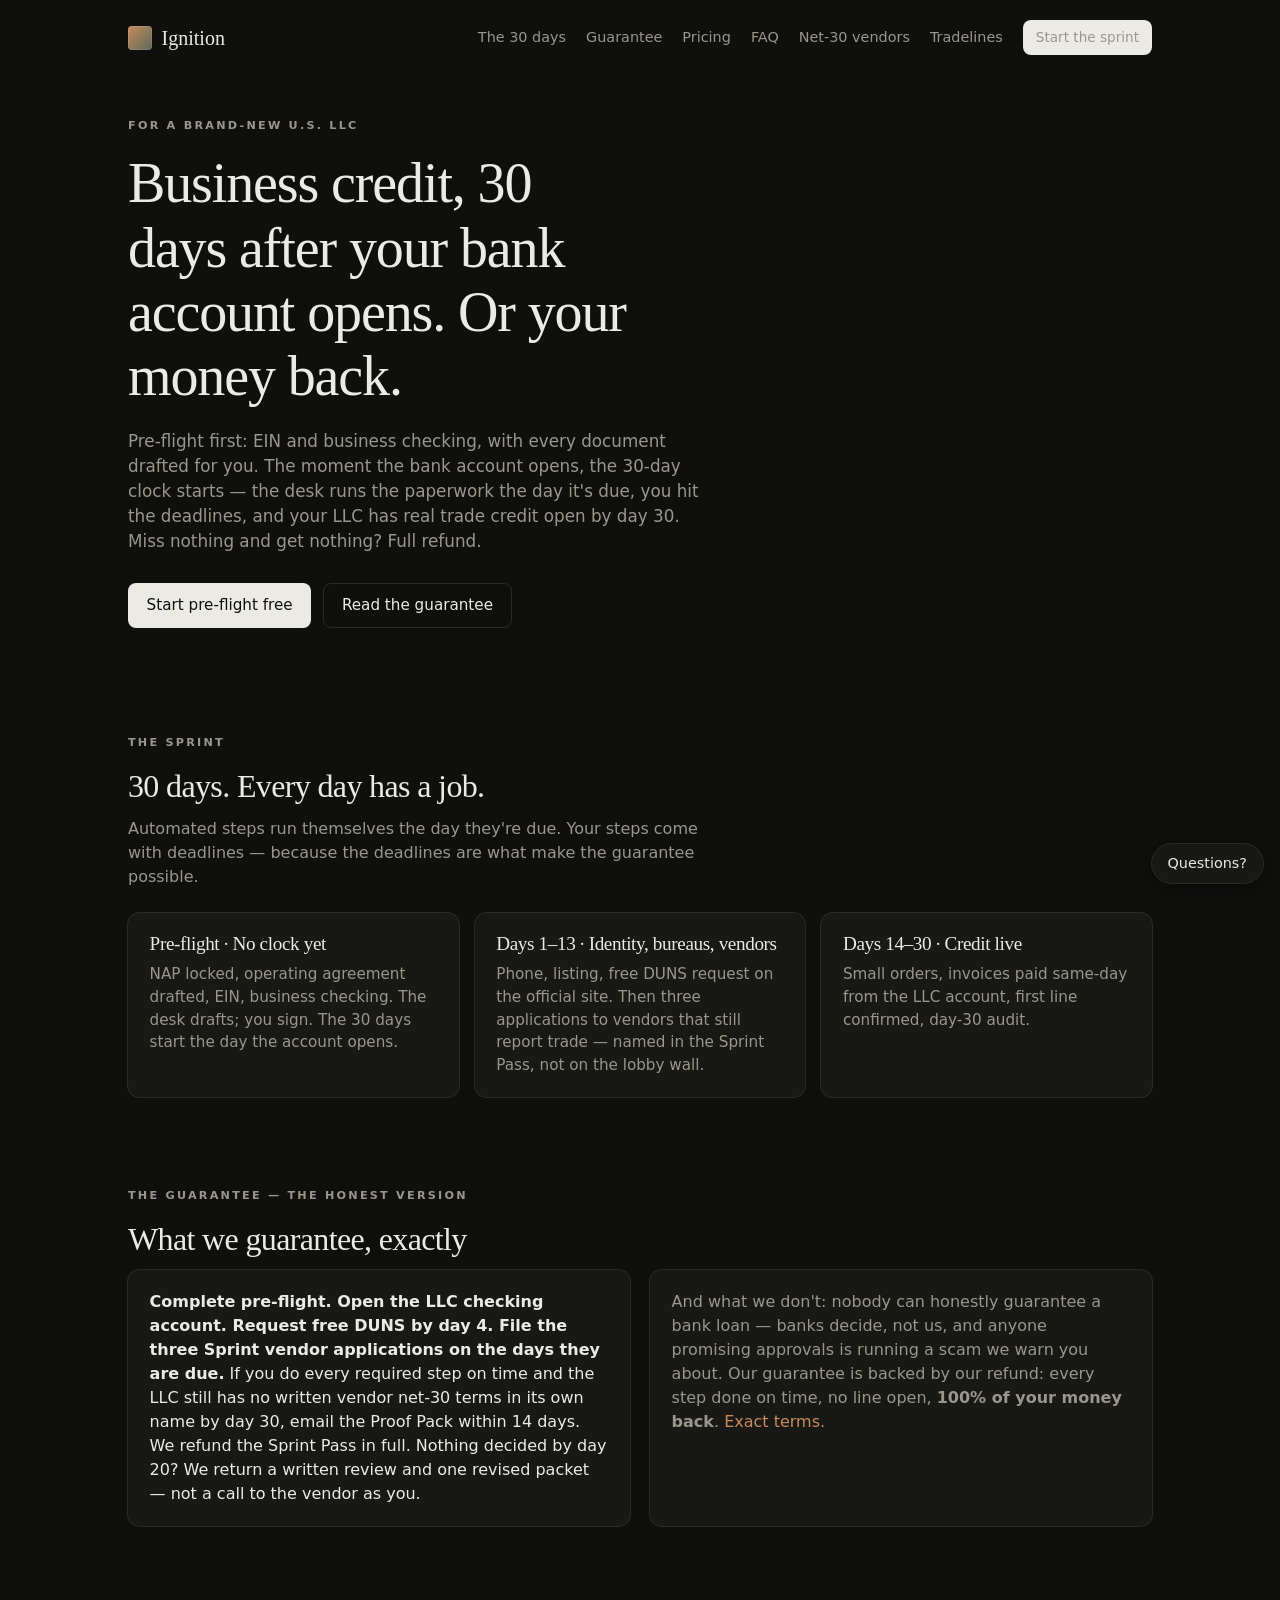
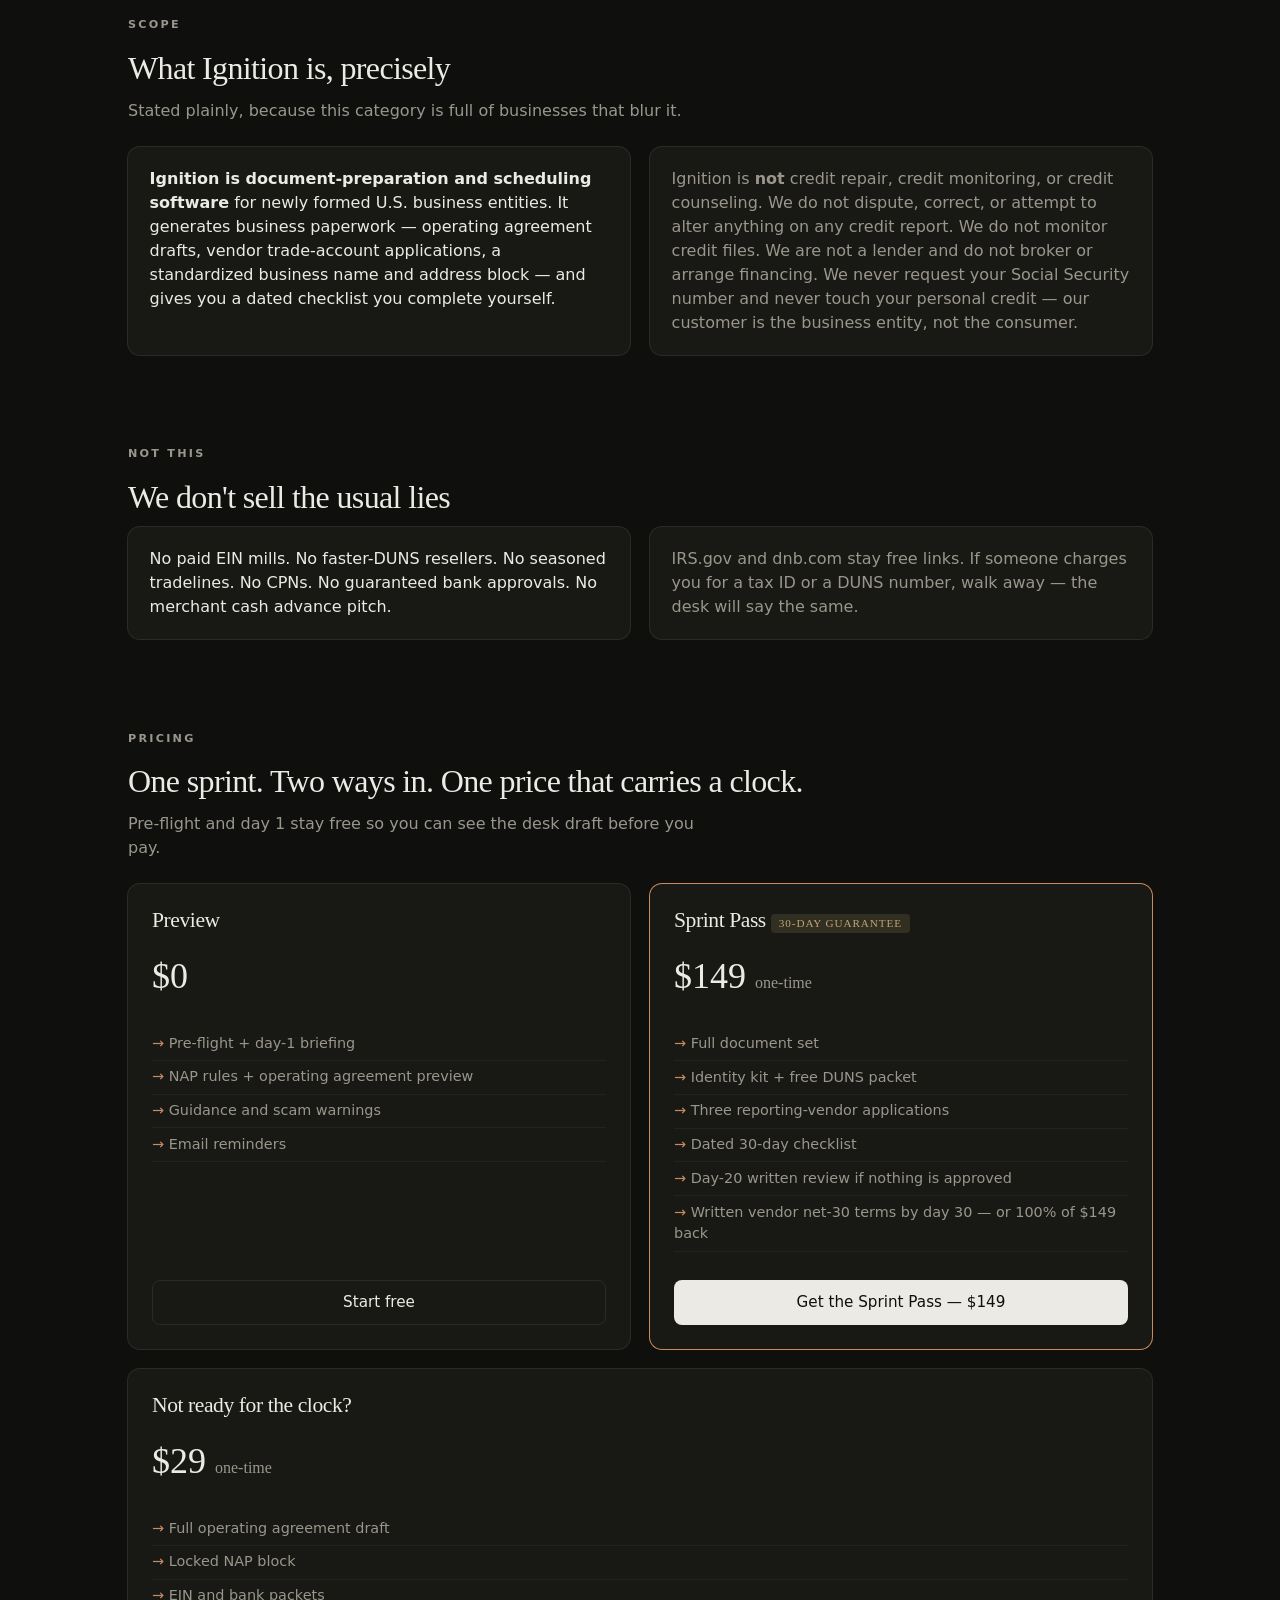
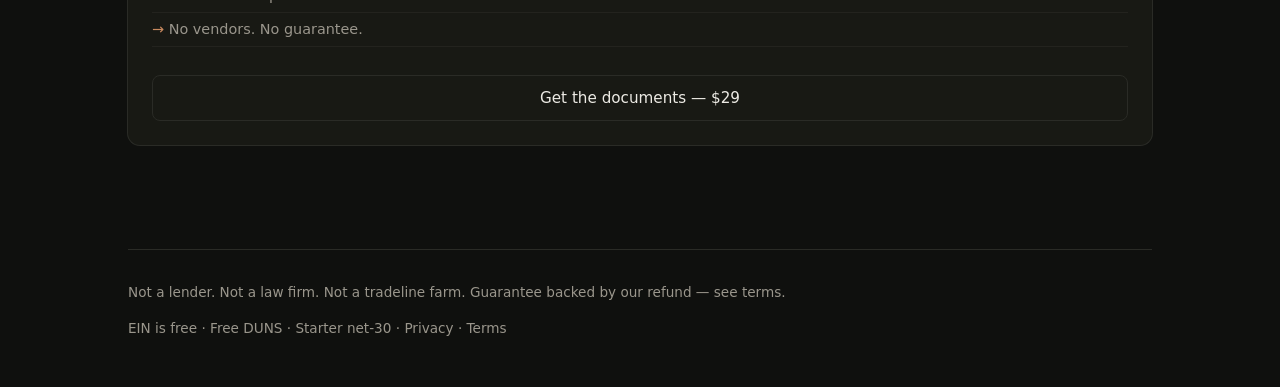
==== index.html @ ee77c583 "Ship revenue pass: SKUs, guarantee, SEO pages, desk paywall Homepage now has $0 / $149 / $29. Vendor" ====
<!DOCTYPE html>
<html lang="en">
<head>
  <meta charset="utf-8" />
  <meta name="viewport" content="width=device-width, initial-scale=1" />
  <title>Ignition — Business credit 30 days after your bank account opens. Guaranteed.</title>
  <meta name="description" content="Open your business bank account, follow every step on schedule, and your LLC has a real open credit line within 30 days — or 100% refund." />
  <link rel="stylesheet" href="css/ignition.css" />
  <link rel="canonical" href="index.html" />
  <meta property="og:title" content="Ignition — Business credit in 30 days, guaranteed" />
  <meta property="og:description" content="Open your business bank account, follow every step on schedule, and your LLC has a real open credit line within 30 days — or 100% refund." />
  <meta property="og:url" content="https://ignitiondesk.biz/" />
  <meta property="og:type" content="website" />
  <meta name="twitter:card" content="summary" />
<!-- ignition:jsonld -->
<script type="application/ld+json">
{
  "@context": "https://schema.org",
  "@graph": [
    {
      "@type": "Organization",
      "@id": "https://ignitiondesk.biz/#organization",
      "name": "Ignition",
      "url": "https://ignitiondesk.biz/",
      "email": "help@ignitiondesk.biz",
      "founder": {
        "@type": "Person",
        "name": "Matthew Opdenhoff"
      },
      "areaServed": {
        "@type": "Country",
        "name": "United States"
      },
      "knowsAbout": [
        "business credit for LLCs",
        "net-30 vendor trade credit",
        "D-U-N-S number",
        "EIN",
        "Paydex score",
        "business credit bureaus"
      ],
      "description": "Ignition runs a 30-day guided sprint that takes a brand-new U.S. LLC from formation to at least one real, open credit line in the company's own name. Not a lender, credit bureau, law firm, or tradeline seller.",
      "disambiguatingDescription": "Ignition is document-preparation and scheduling software for newly formed U.S. business entities. It is not credit repair, credit monitoring, or credit counseling: it does not dispute or alter information on any credit report, does not monitor credit files, does not lend or broker financing, and does not process consumer credit reports or Social Security numbers. Customers are business entities, not consumers. Ignition does not promise loans, credit scores, Paydex numbers, or funding amounts."
    },
    {
      "@type": "WebSite",
      "@id": "https://ignitiondesk.biz/#website",
      "url": "https://ignitiondesk.biz/",
      "name": "Ignition",
      "publisher": {
        "@id": "https://ignitiondesk.biz/#organization"
      },
      "inLanguage": "en-US"
    },
    {
      "@type": "Service",
      "@id": "https://ignitiondesk.biz/#service",
      "name": "Ignition 30-Day Business Credit Sprint",
      "serviceType": "Business credit readiness program",
      "provider": {
        "@id": "https://ignitiondesk.biz/#organization"
      },
      "areaServed": {
        "@type": "Country",
        "name": "United States"
      },
      "audience": {
        "@type": "BusinessAudience",
        "audienceType": "Newly formed U.S. limited liability companies"
      },
      "description": "A dated 30-day checklist that takes a brand-new U.S. LLC from EIN and business checking to at least one open net-30 trade credit line in the company's own name, with a 100% refund if every step is completed on schedule and no line opens.",
      "termsOfService": "https://ignitiondesk.biz/terms.html",
      "offers": {
        "@type": "Offer",
        "price": "149.00",
        "priceCurrency": "USD",
        "url": "https://ignitiondesk.biz/#pricing",
        "availability": "https://schema.org/InStock",
        "category": "One-time purchase",
        "eligibleCustomerType": "https://schema.org/Business",
        "hasMerchantReturnPolicy": {
          "@type": "MerchantReturnPolicy",
          "applicableCountry": "US",
          "returnPolicyCategory": "https://schema.org/MerchantReturnFiniteReturnWindow",
          "merchantReturnDays": 44,
          "returnMethod": "https://schema.org/ReturnByMail",
          "returnFees": "https://schema.org/FreeReturn",
          "refundType": "https://schema.org/FullRefund",
          "description": "Full refund if the customer completes every checklist step on schedule and 30 days pass from the business bank account opening with no open credit line in the LLC's name; request within 14 days of day 30."
        }
      }
    },
    {
      "@type": "HowTo",
      "@id": "https://ignitiondesk.biz/#howto",
      "name": "How to build business credit for a new LLC in 30 days",
      "description": "The order of operations that takes a newly formed U.S. LLC from a free EIN to an open net-30 trade credit line reported to a business credit bureau.",
      "totalTime": "P30D",
      "estimatedCost": {
        "@type": "MonetaryAmount",
        "currency": "USD",
        "value": "0",
        "description": "The EIN and D-U-N-S number are free. Costs are limited to goods purchased from vendors."
      },
      "supply": [
        {
          "@type": "HowToSupply",
          "name": "Filed LLC in good standing with the state"
        },
        {
          "@type": "HowToSupply",
          "name": "EIN from the IRS (free at irs.gov)"
        },
        {
          "@type": "HowToSupply",
          "name": "Business checking account in the LLC's exact legal name"
        }
      ],
      "step": [
        {
          "@type": "HowToStep",
          "position": 1,
          "name": "Get a free EIN from the IRS",
          "url": "https://ignitiondesk.biz/faq.html#ein",
          "text": "Apply for the federal Employer Identification Number directly at irs.gov. It is free and issued online in minutes. Services charging a fee to file it are middlemen."
        },
        {
          "@type": "HowToStep",
          "position": 2,
          "name": "Open a business checking account",
          "url": "https://ignitiondesk.biz/faq.html#bank-account",
          "text": "Open an account in the LLC's exact legal name. No third party can do this for you. The 30-day clock starts the day this account opens."
        },
        {
          "@type": "HowToStep",
          "position": 3,
          "name": "Make name, address, and phone identical everywhere",
          "text": "The company name, street address, and phone number must match exactly across the state filing, IRS records, bank account, business listings, and every vendor application. Mismatches are the most common silent rejection."
        },
        {
          "@type": "HowToStep",
          "position": 4,
          "name": "Request a free D-U-N-S number",
          "url": "https://ignitiondesk.biz/faq.html#duns",
          "text": "Request the D-U-N-S number from Dun & Bradstreet at dnb.com. It is free and typically takes two to four weeks, so submit it early. Paid expedited resellers add nothing."
        },
        {
          "@type": "HowToStep",
          "position": 5,
          "name": "Apply to net-30 vendors that report",
          "url": "https://ignitiondesk.biz/vendors.html",
          "text": "Apply for net-30 terms with suppliers that report payment history to a business credit bureau, such as Uline, Quill, and Grainger. Confirm reporting with the vendor's credit department in writing."
        },
        {
          "@type": "HowToStep",
          "position": 6,
          "name": "Place small orders and pay invoices early",
          "text": "Buy goods the business genuinely needs, then pay each invoice in full on or before the due date from the LLC's bank account. Paying early is what pushes a Dun & Bradstreet Paydex score above 80."
        }
      ]
    }
  ]
}
</script>
<!-- /ignition:jsonld -->
</head>
<body>
  <div class="wrap">
    <header class="nav">
      <a class="brand" href="index.html"><span class="mark" aria-hidden="true"></span> Ignition</a>
      <nav class="nav-links">
        <a href="index.html#how">The 30 days</a>
        <a href="index.html#guarantee">Guarantee</a>
        <a href="index.html#pricing">Pricing</a>
        <a href="faq.html">FAQ</a>
        <a href="vendors.html">Net-30 vendors</a>
        <a href="tradelines.html">Tradelines</a>
        <a class="btn btn-sm btn-primary" href="setup.html">Start the sprint</a>
      </nav>
    </header>

    <section class="hero">
      <p class="eyebrow">For a brand-new U.S. LLC</p>
      <h1>Business credit, 30 days after your bank account opens. Or your money back.</h1>
      <p class="lede">
        Pre-flight first: EIN and business checking, with every document drafted
        for you. The moment the bank account opens, the 30-day clock starts — the
        desk runs the paperwork the day it's due, you hit the deadlines, and your
        LLC has real trade credit open by day 30. Miss nothing and get nothing? Full refund.
      </p>
      <div class="hero-cta">
        <a class="btn btn-primary" href="setup.html">Start pre-flight free</a>
        <a class="btn btn-outline" href="index.html#guarantee">Read the guarantee</a>
      </div>
    </section>

    <section class="section" id="how">
      <p class="eyebrow">The sprint</p>
      <h2>30 days. Every day has a job.</h2>
      <p class="sub">Automated steps run themselves the day they're due. Your steps come with deadlines — because the deadlines are what make the guarantee possible.</p>
      <div class="grid-3">
        <div class="panel">
          <h3 class="display" style="font-size:1.2rem;margin:0 0 0.5rem">Pre-flight · No clock yet</h3>
          <p class="muted" style="margin:0;font-size:0.95rem">NAP locked, operating agreement drafted, EIN, business checking. The desk drafts; you sign. The 30 days start the day the account opens.</p>
        </div>
        <div class="panel">
          <h3 class="display" style="font-size:1.2rem;margin:0 0 0.5rem">Days 1–13 · Identity, bureaus, vendors</h3>
          <p class="muted" style="margin:0;font-size:0.95rem">Phone, listing, free DUNS request on the official site. Then three applications to vendors that still report trade — named in the Sprint Pass, not on the lobby wall.</p>
        </div>
        <div class="panel">
          <h3 class="display" style="font-size:1.2rem;margin:0 0 0.5rem">Days 14–30 · Credit live</h3>
          <p class="muted" style="margin:0;font-size:0.95rem">Small orders, invoices paid same-day from the LLC account, first line confirmed, day-30 audit.</p>
        </div>
      </div>
    </section>

    <section class="section" id="guarantee">
      <p class="eyebrow">The guarantee — the honest version</p>
      <h2>What we guarantee, exactly</h2>
      <div class="grid-2">
        <div class="panel">
          <p style="margin:0"><strong>Complete pre-flight. Open the LLC checking account. Request free DUNS by day 4. File the three Sprint vendor applications on the days they are due.</strong> If you do every required step on time and the LLC still has no written vendor net-30 terms in its own name by day 30, email the Proof Pack within 14 days. We refund the Sprint Pass in full. Nothing decided by day 20? We return a written review and one revised packet — not a call to the vendor as you.</p>
        </div>
        <div class="panel">
          <p class="muted" style="margin:0">And what we don't: nobody can honestly guarantee a bank loan — banks decide, not us, and anyone promising approvals is running a scam we warn you about. Our guarantee is backed by our refund: every step done on time, no line open, <strong>100% of your money back</strong>. <a href="terms.html">Exact terms</a>.</p>
        </div>
      </div>
    </section>

    <section class="section" id="what-this-is">
      <p class="eyebrow">Scope</p>
      <h2>What Ignition is, precisely</h2>
      <p class="sub">Stated plainly, because this category is full of businesses that blur it.</p>
      <div class="grid-2">
        <div class="panel">
          <p style="margin:0"><strong>Ignition is document-preparation and scheduling software</strong> for newly formed U.S. business entities. It generates business paperwork — operating agreement drafts, vendor trade-account applications, a standardized business name and address block — and gives you a dated checklist you complete yourself.</p>
        </div>
        <div class="panel">
          <p class="muted" style="margin:0">Ignition is <strong>not</strong> credit repair, credit monitoring, or credit counseling. We do not dispute, correct, or attempt to alter anything on any credit report. We do not monitor credit files. We are not a lender and do not broker or arrange financing. We never request your Social Security number and never touch your personal credit — our customer is the business entity, not the consumer.</p>
        </div>
      </div>
    </section>

    <section class="section">
      <p class="eyebrow">Not this</p>
      <h2>We don't sell the usual lies</h2>
      <div class="grid-2">
        <div class="panel">
          <p style="margin:0">No paid EIN mills. No faster-DUNS resellers. No seasoned tradelines. No CPNs. No guaranteed bank approvals. No merchant cash advance pitch.</p>
        </div>
        <div class="panel">
          <p class="muted" style="margin:0">IRS.gov and dnb.com stay free links. If someone charges you for a tax ID or a DUNS number, walk away — the desk will say the same.</p>
        </div>
      </div>
    </section>

    <section class="section" id="pricing">
      <p class="eyebrow">Pricing</p>
      <h2>One sprint. Two ways in. One price that carries a clock.</h2>
      <p class="sub">Pre-flight and day 1 stay free so you can see the desk draft before you pay.</p>
      <div class="grid-2">
        <div class="price-card">
          <h3>Preview</h3>
          <p class="price-amount">$0</p>
          <ul>
            <li>Pre-flight + day-1 briefing</li>
            <li>NAP rules + operating agreement preview</li>
            <li>Guidance and scam warnings</li>
            <li>Email reminders</li>
          </ul>
          <a class="btn btn-outline" href="setup.html">Start free</a>
        </div>
        <div class="price-card featured">
          <h3>Sprint Pass <span class="badge">30-day guarantee</span></h3>
          <p class="price-amount">$149 <span>one-time</span></p>
          <ul>
            <li>Full document set</li>
            <li>Identity kit + free DUNS packet</li>
            <li>Three reporting-vendor applications</li>
            <li>Dated 30-day checklist</li>
            <li>Day-20 written review if nothing is approved</li>
            <li>Written vendor net-30 terms by day 30 — or 100% of $149 back</li>
          </ul>
          <button type="button" class="btn btn-primary" data-checkout="sprint_pass">Get the Sprint Pass — $149</button>
        </div>
      </div>
      <div class="price-card" style="margin-top:1.25rem">
        <h3>Not ready for the clock?</h3>
        <p class="price-amount">$29 <span>one-time</span></p>
        <ul>
          <li>Full operating agreement draft</li>
          <li>Locked NAP block</li>
          <li>EIN and bank packets</li>
          <li>No vendors. No guarantee.</li>
        </ul>
        <button type="button" class="btn btn-outline" data-checkout="preflight_kit">Get the documents — $29</button>
      </div>
    </section>

    <footer class="footer">
      <div class="footer-row">
        <span>Not a lender. Not a law firm. Not a tradeline farm. Guarantee backed by our refund — see <a href="terms.html">terms</a>.</span>
        <span><a href="ein-is-free.html">EIN is free</a> · <a href="free-duns-number.html">Free DUNS</a> · <a href="starter-net30-vendors.html">Starter net-30</a> · <a href="privacy.html">Privacy</a> · <a href="terms.html">Terms</a></span>
      </div>
    </footer>
  </div>
  <script src="js/stripe.js"></script>
  <script src="js/sprint.js"></script>
  <script src="js/support.js"></script>
  <script src="js/analytics.js" defer></script>
</body>
</html>
---- css/ignition.css ----
:root {
  --bg: #0f100e;
  --fg: #eceae4;
  --muted: #9a968c;
  --card: #181914;
  --border: #2a2b26;
  --sage: #c98a5f;
  --amber: #c4a574;
  --ink: #0f100e;
  --paper: #eceae4;
  --danger: #c47878;
  --win: #7fa87c;      /* completed steps — the only green in the palette */
  --font: "Segoe UI", system-ui, -apple-system, sans-serif;
  --display: "Georgia", "Times New Roman", serif;
  --mono: "SF Mono", "Consolas", ui-monospace, monospace;
  --shadow: 0 0 0 1px var(--border);
  --radius: 12px;
  --max: 64rem;
}

*, *::before, *::after { box-sizing: border-box; }
html { scroll-behavior: smooth; }
body {
  margin: 0;
  min-height: 100dvh;
  background: var(--bg);
  color: var(--fg);
  font-family: var(--font);
  font-size: 16px;
  line-height: 1.5;
  -webkit-font-smoothing: antialiased;
}
a { color: var(--sage); text-decoration: none; }
a:hover { text-decoration: underline; }
img { max-width: 100%; }
h1, h2, h3, .display {
  font-family: var(--display);
  font-weight: 500;
  letter-spacing: -0.02em;
  line-height: 1.15;
}
.mono { font-family: var(--mono); }
.muted { color: var(--muted); }
.sage { color: var(--sage); }
.amber { color: var(--amber); }

.wrap {
  width: min(100% - 2.5rem, var(--max));
  margin-inline: auto;
}

/* Nav */
.nav {
  display: flex;
  align-items: center;
  justify-content: space-between;
  padding: 1.25rem 0;
  gap: 1rem;
}
.brand {
  display: flex;
  align-items: center;
  gap: 0.6rem;
  color: var(--fg);
  text-decoration: none;
  font-family: var(--display);
  font-size: 1.25rem;
}
.brand:hover { text-decoration: none; }
.mark {
  width: 1.5rem;
  height: 1.5rem;
  border-radius: 4px;
  background: linear-gradient(135deg, var(--sage), #5a6b58);
  box-shadow: inset 0 0 0 1px rgb(255 255 255 / 0.12);
}
.nav-links {
  display: flex;
  align-items: center;
  gap: 0.35rem 1.25rem;
  flex-wrap: wrap;
  font-size: 0.9rem;
}
.nav-links a { color: var(--muted); text-decoration: none; }
.nav-links a:hover { color: var(--fg); }

/* Buttons */
.btn {
  display: inline-flex;
  align-items: center;
  justify-content: center;
  gap: 0.4rem;
  border: 1px solid transparent;
  border-radius: 8px;
  padding: 0.65rem 1.1rem;
  font: inherit;
  font-size: 0.95rem;
  cursor: pointer;
  text-decoration: none;
  transition: background 0.15s, border-color 0.15s, color 0.15s;
}
.btn:hover { text-decoration: none; }
.btn-primary {
  background: var(--fg);
  color: var(--bg);
}
.btn-primary:hover { background: #fff; color: var(--bg); }
.btn-outline {
  background: transparent;
  border-color: var(--border);
  color: var(--fg);
}
.btn-outline:hover { border-color: var(--muted); }
.btn-ghost {
  background: transparent;
  color: var(--muted);
}
.btn-ghost:hover { color: var(--fg); }
.btn-sage {
  background: rgb(138 154 136 / 0.15);
  color: var(--sage);
  border-color: rgb(138 154 136 / 0.35);
}
.btn-sm { padding: 0.4rem 0.75rem; font-size: 0.85rem; }
.btn:disabled { opacity: 0.5; cursor: not-allowed; }

/* Hero */
.hero { padding: 2rem 0 3.5rem; }
.eyebrow {
  font-size: 0.7rem;
  font-weight: 600;
  letter-spacing: 0.2em;
  text-transform: uppercase;
  color: var(--muted);
  margin-bottom: 1rem;
}
.hero h1 {
  font-size: clamp(2.25rem, 5vw, 3.5rem);
  max-width: 18ch;
  margin: 0 0 1.25rem;
}
.hero .lede {
  max-width: 36rem;
  color: var(--muted);
  font-size: 1.05rem;
  margin: 0 0 1.75rem;
}
.hero-cta { display: flex; flex-wrap: wrap; gap: 0.75rem; }

/* Cards / panels */
.panel {
  background: var(--card);
  border-radius: var(--radius);
  box-shadow: var(--shadow);
  padding: 1.25rem 1.35rem;
}
.grid-3 {
  display: grid;
  gap: 1rem;
  grid-template-columns: repeat(auto-fit, minmax(15rem, 1fr));
}
.grid-2 {
  display: grid;
  gap: 1.25rem;
  grid-template-columns: repeat(auto-fit, minmax(18rem, 1fr));
}

/* Pricing */
.price-card {
  display: flex;
  flex-direction: column;
  gap: 0.75rem;
  padding: 1.5rem;
  background: var(--card);
  border-radius: var(--radius);
  box-shadow: var(--shadow);
}
.price-card.featured {
  box-shadow: 0 0 0 1px var(--sage);
}
.price-card h3 { margin: 0; font-size: 1.35rem; }
.price-amount {
  font-family: var(--display);
  font-size: 2.25rem;
  margin: 0.25rem 0;
}
.price-amount span { font-size: 1rem; color: var(--muted); }
.price-card ul {
  margin: 0.5rem 0 1rem;
  padding: 0;
  list-style: none;
  flex: 1;
}
.price-card li {
  padding: 0.35rem 0;
  color: var(--muted);
  font-size: 0.9rem;
  border-bottom: 1px solid rgb(42 43 38 / 0.6);
}
.price-card li::before {
  content: "→ ";
  color: var(--sage);
}

/* Forms */
label {
  display: block;
  font-size: 0.8rem;
  color: var(--muted);
  margin-bottom: 0.3rem;
}
input, select, textarea {
  width: 100%;
  background: var(--bg);
  border: 1px solid var(--border);
  border-radius: 8px;
  color: var(--fg);
  padding: 0.6rem 0.75rem;
  font: inherit;
  margin-bottom: 0.85rem;
}
input:focus, select:focus, textarea:focus {
  outline: 2px solid rgb(138 154 136 / 0.45);
  outline-offset: 1px;
}
.field-row {
  display: grid;
  gap: 0.75rem;
  grid-template-columns: 1fr 1fr;
}
@media (max-width: 560px) {
  .field-row { grid-template-columns: 1fr; }
}
.check {
  display: flex;
  gap: 0.6rem;
  align-items: flex-start;
  font-size: 0.9rem;
  color: var(--muted);
  margin: 0.5rem 0 1rem;
}
.check input { width: auto; margin: 0.2rem 0 0; }

/* Progress */
.progress-track {
  height: 8px;
  background: var(--border);
  border-radius: 99px;
  overflow: hidden;
}
.progress-fill {
  height: 100%;
  background: linear-gradient(90deg, var(--sage), #a8b8a6);
  border-radius: 99px;
  transition: width 0.4s ease;
}
.phases {
  display: flex;
  flex-wrap: wrap;
  gap: 0.35rem;
  margin-top: 0.75rem;
}
.phase {
  font-size: 0.65rem;
  letter-spacing: 0.08em;
  text-transform: uppercase;
  padding: 0.25rem 0.5rem;
  border-radius: 4px;
  background: var(--border);
  color: var(--muted);
}
.phase.on { background: rgb(138 154 136 / 0.2); color: var(--sage); }

/* Live draft paper */
.stage {
  overflow: hidden;
  border-radius: var(--radius);
  background: #121310;
  box-shadow: var(--shadow);
}
.stage-bar {
  display: flex;
  justify-content: space-between;
  gap: 1rem;
  padding: 0.65rem 1rem;
  border-bottom: 1px solid var(--border);
  font-size: 0.7rem;
  letter-spacing: 0.12em;
  text-transform: uppercase;
  color: var(--muted);
}
.paper {
  background: var(--paper);
  color: var(--ink);
  min-height: 16rem;
  max-height: 22rem;
  overflow: auto;
  padding: 1.25rem 1.5rem;
  font-family: var(--mono);
  font-size: 0.75rem;
  line-height: 1.55;
  white-space: pre-wrap;
}
.caret {
  display: inline-block;
  width: 0.5ch;
  height: 0.9em;
  background: var(--ink);
  vertical-align: text-bottom;
  animation: blink 1s step-end infinite;
}
@keyframes blink { 50% { opacity: 0; } }

/* Hermes chips */
.chip-group { margin-bottom: 1rem; }
.chip-label {
  font-size: 0.65rem;
  letter-spacing: 0.16em;
  text-transform: uppercase;
  color: var(--muted);
  margin-bottom: 0.45rem;
}
.chips { display: flex; flex-wrap: wrap; gap: 0.4rem; }
.chip {
  border: 1px solid var(--border);
  background: transparent;
  color: var(--fg);
  border-radius: 99px;
  padding: 0.35rem 0.7rem;
  font: inherit;
  font-size: 0.8rem;
  cursor: pointer;
}
.chip:hover { border-color: var(--sage); color: var(--sage); }

.log {
  max-height: 20rem;
  overflow: auto;
  display: flex;
  flex-direction: column;
  gap: 1rem;
}
.log .who {
  font-size: 0.65rem;
  letter-spacing: 0.12em;
  text-transform: uppercase;
  color: var(--muted);
  margin-bottom: 0.2rem;
}
.log .msg {
  font-size: 0.9rem;
  white-space: pre-wrap;
  line-height: 1.5;
}

/* Footer */
.footer {
  margin-top: 4rem;
  padding: 2rem 0 3rem;
  border-top: 1px solid var(--border);
  color: var(--muted);
  font-size: 0.85rem;
}
.footer-row {
  display: flex;
  flex-wrap: wrap;
  gap: 1rem 2rem;
  justify-content: space-between;
}
.footer a { color: var(--muted); }
.footer a:hover { color: var(--fg); }

.section { padding: 2.5rem 0; }
.section h2 {
  font-size: clamp(1.6rem, 3vw, 2rem);
  margin: 0 0 0.75rem;
}
.section .sub {
  color: var(--muted);
  max-width: 36rem;
  margin: 0 0 1.5rem;
}

.badge {
  display: inline-block;
  font-size: 0.7rem;
  letter-spacing: 0.08em;
  text-transform: uppercase;
  padding: 0.2rem 0.5rem;
  border-radius: 4px;
  background: rgb(196 165 116 / 0.15);
  color: var(--amber);
}

.toast {
  position: fixed;
  bottom: 1.25rem;
  right: 1.25rem;
  background: var(--fg);
  color: var(--bg);
  padding: 0.75rem 1rem;
  border-radius: 8px;
  font-size: 0.9rem;
  max-width: 20rem;
  z-index: 50;
  animation: rise 0.25s ease;
}
@keyframes rise {
  from { transform: translateY(8px); opacity: 0; }
  to { transform: translateY(0); opacity: 1; }
}

.legal {
  max-width: 42rem;
  padding: 2rem 0 4rem;
}
.legal h1 { font-size: 2rem; margin-bottom: 0.5rem; }
.legal h2 { font-size: 1.2rem; margin-top: 1.75rem; }
.legal p, .legal li { color: var(--muted); font-size: 0.95rem; }
.legal ul { padding-left: 1.2rem; }

.plan-table {
  width: 100%;
  border-collapse: collapse;
  font-size: 0.9rem;
  margin: 1rem 0;
}
.plan-table th, .plan-table td {
  text-align: left;
  padding: 0.6rem 0.75rem;
  border-bottom: 1px solid var(--border);
}
.plan-table th { color: var(--muted); font-weight: 500; }

.hidden { display: none !important; }

/* ---------- Celebrations: fireworks + shooting star ---------- */
.burst { position: fixed; z-index: 999; pointer-events: none; }
.spark {
  position: absolute; width: 7px; height: 7px; border-radius: 50%;
  animation: spark-fly 950ms cubic-bezier(0.1, 0.8, 0.3, 1) forwards;
}
@keyframes spark-fly {
  70% { opacity: 1; }
  100% { transform: translate(var(--dx), var(--dy)); opacity: 0; }
}
.star {
  position: fixed; z-index: 999; pointer-events: none;
  width: 110px; height: 2px; border-radius: 2px;
  background: linear-gradient(90deg, transparent, var(--paper));
  transform: rotate(24deg);
  animation: star-shoot 800ms ease-in forwards;
}
@keyframes star-shoot {
  60% { opacity: 1; }
  100% { transform: rotate(24deg) translateX(-45vw); opacity: 0; }
}
@media (prefers-reduced-motion: reduce) {
  .spark, .star { animation: none; display: none; }
}

/* ---------- Support widget ---------- */
.support-fab {
  position: fixed; right: 1rem; bottom: 1rem; z-index: 90;
  border: 1px solid var(--border); border-radius: 99px;
  background: var(--card); color: var(--fg);
  padding: 0.55rem 1rem; font: inherit; font-size: 0.9rem;
  cursor: pointer; box-shadow: 0 4px 18px rgba(0, 0, 0, 0.35);
}
.support-fab:hover { border-color: var(--sage); }
.support-panel {
  position: fixed; right: 1rem; bottom: 3.6rem; z-index: 90;
  width: min(22rem, calc(100vw - 2rem));
  padding: 1rem; box-shadow: 0 8px 30px rgba(0, 0, 0, 0.45);
}
.support-log { max-height: 16rem; margin-bottom: 0.6rem; }
.support-chips { display: flex; flex-wrap: wrap; gap: 0.35rem; margin-bottom: 0.6rem; }
.support-chips .chip { font-size: 0.75rem; }
.support-form { display: flex; gap: 0.4rem; }
.support-form input { flex: 1; min-width: 0; margin: 0; }
.sr-only {
  position: absolute; width: 1px; height: 1px; overflow: hidden;
  clip: rect(0 0 0 0); white-space: nowrap;
}
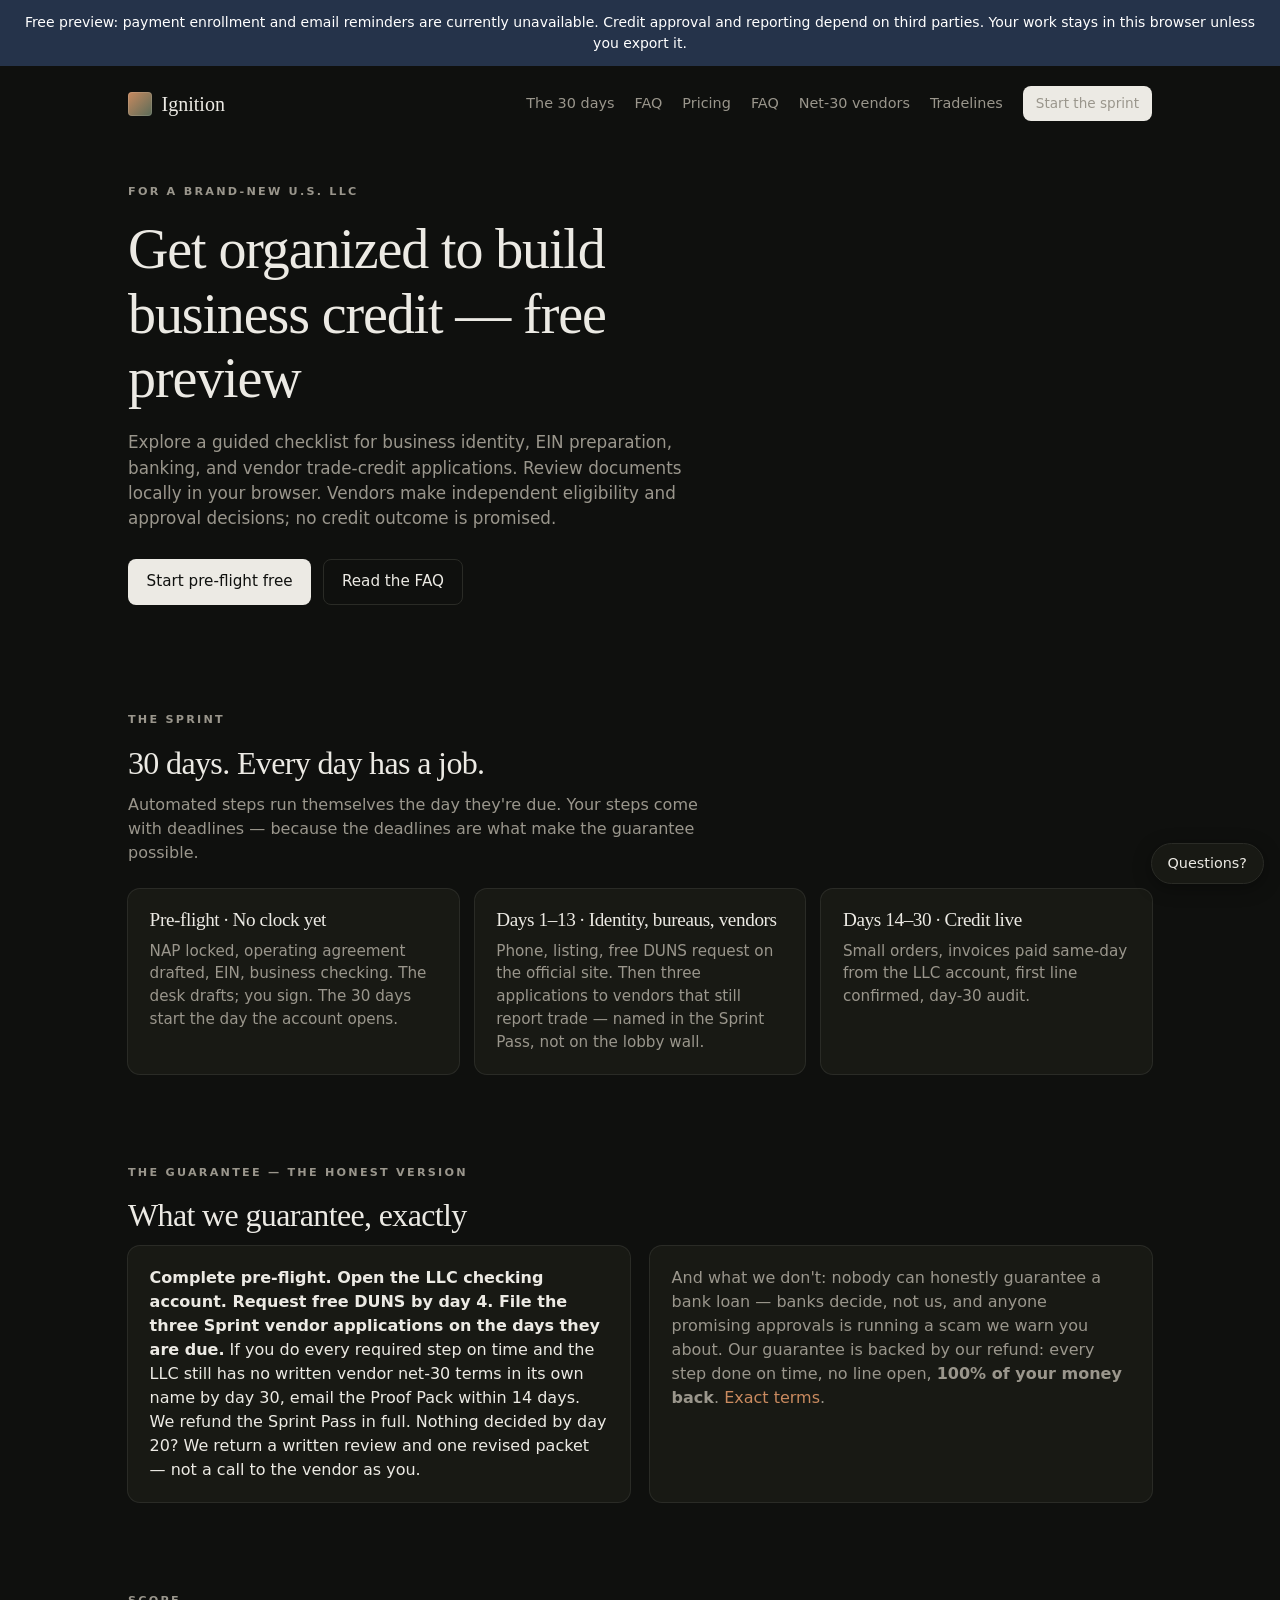
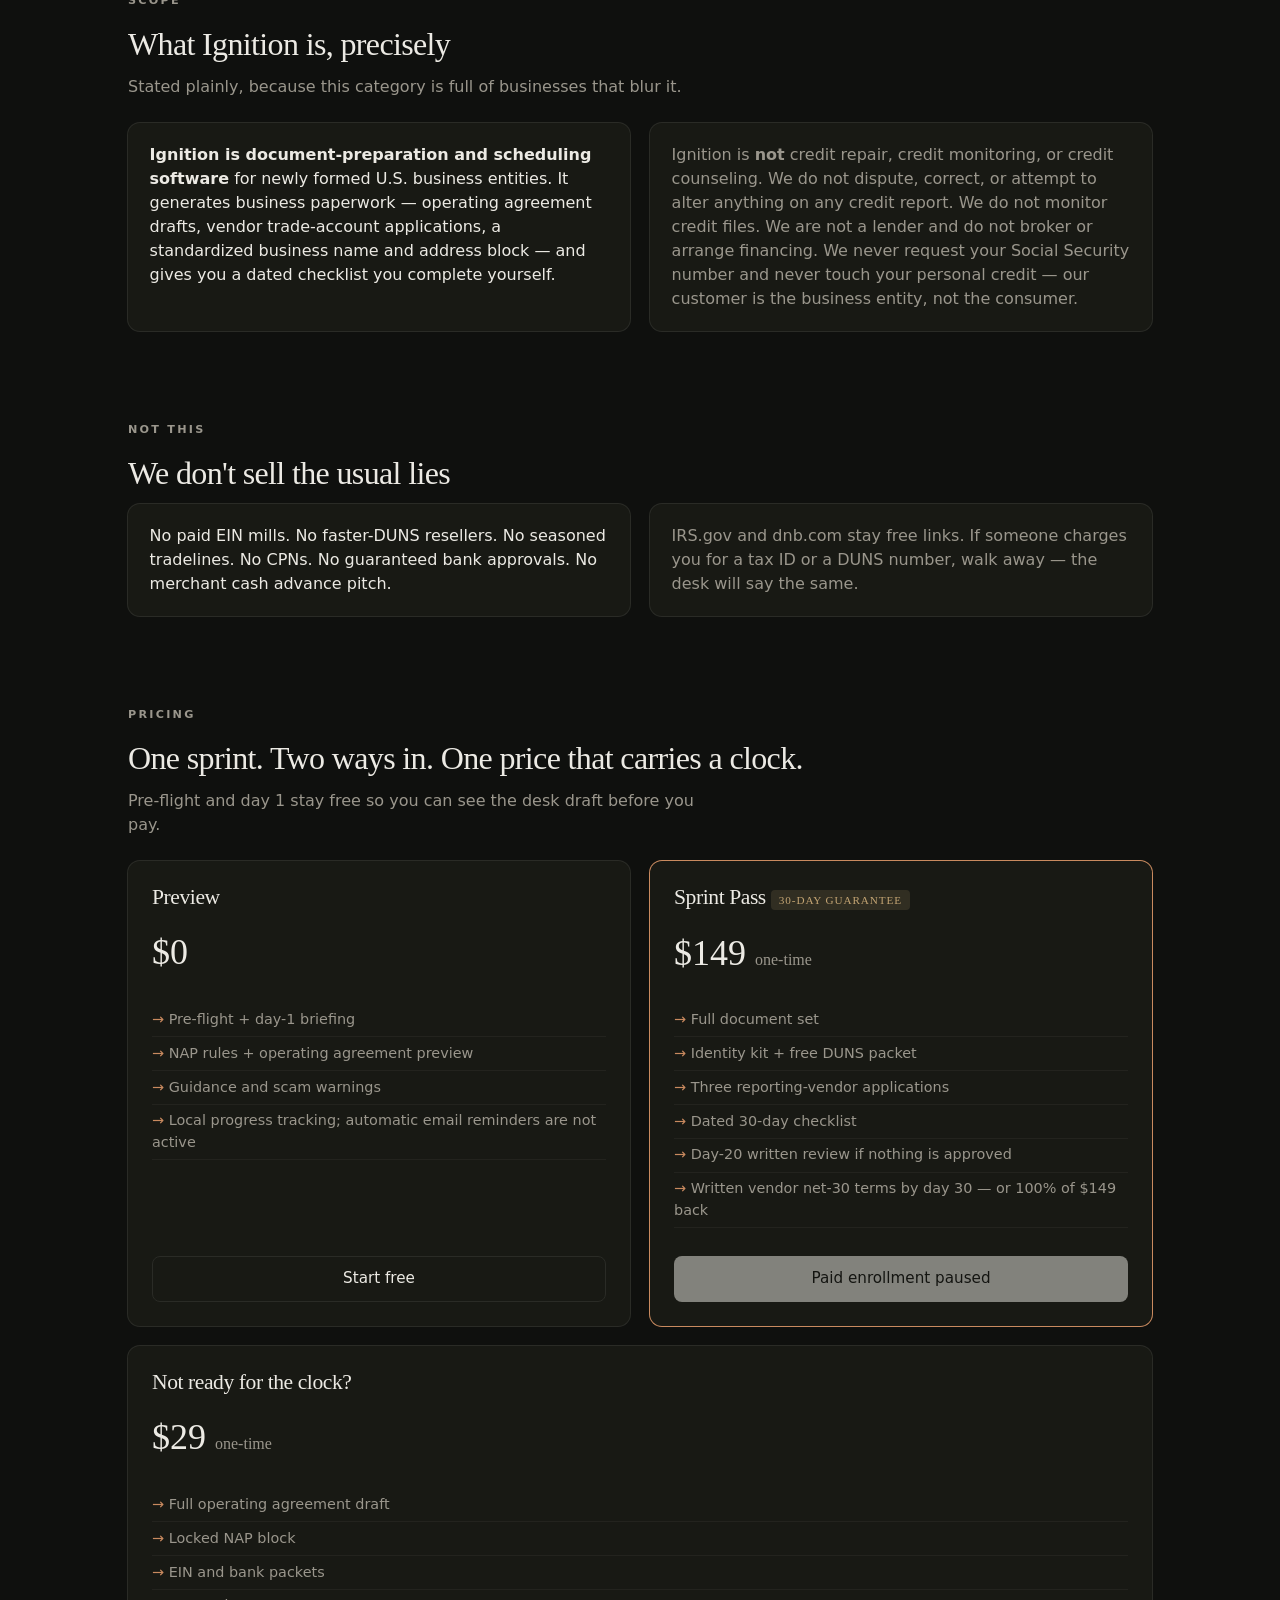
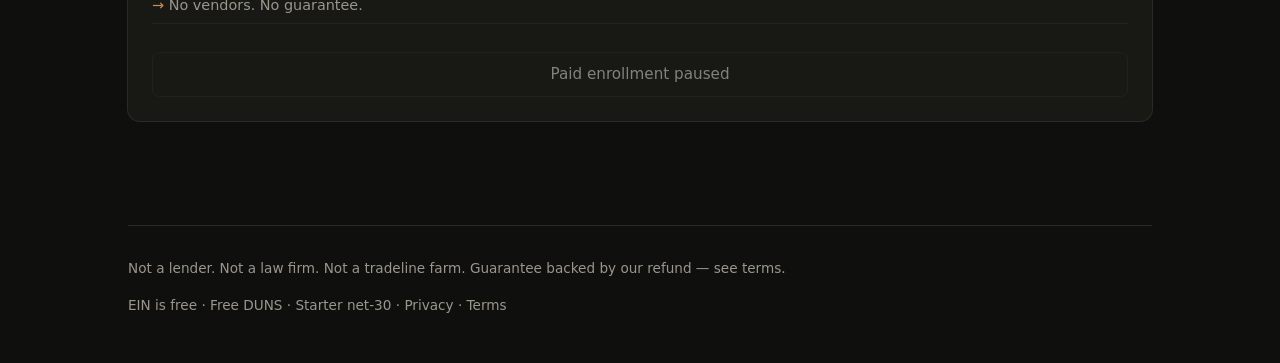
==== commit 76c1c77d: "Publish safe Ignition free preview while paid hosting unavailable" ====
--- a/index.html
+++ b/index.html
@@ -3,165 +3,17 @@
 <head>
   <meta charset="utf-8" />
   <meta name="viewport" content="width=device-width, initial-scale=1" />
-  <title>Ignition — Business credit 30 days after your bank account opens. Guaranteed.</title>
-  <meta name="description" content="Open your business bank account, follow every step on schedule, and your LLC has a real open credit line within 30 days — or 100% refund." />
+  <title>Ignition — Business credit preparation — free preview</title>
+  <meta name="description" content="Guided business credit preparation and trade-credit checklist. Vendor approvals are not guaranteed. Enrollment is paused." />
   <link rel="stylesheet" href="css/ignition.css" />
   <link rel="canonical" href="index.html" />
-  <meta property="og:title" content="Ignition — Business credit in 30 days, guaranteed" />
-  <meta property="og:description" content="Open your business bank account, follow every step on schedule, and your LLC has a real open credit line within 30 days — or 100% refund." />
+  <meta property="og:title" content="Ignition — Business credit preparation — free preview" />
+  <meta property="og:description" content="Guided business credit preparation and trade-credit checklist. Vendor approvals are not guaranteed. Enrollment is paused." />
   <meta property="og:url" content="https://ignitiondesk.biz/" />
   <meta property="og:type" content="website" />
   <meta name="twitter:card" content="summary" />
 <!-- ignition:jsonld -->
-<script type="application/ld+json">
-{
-  "@context": "https://schema.org",
-  "@graph": [
-    {
-      "@type": "Organization",
-      "@id": "https://ignitiondesk.biz/#organization",
-      "name": "Ignition",
-      "url": "https://ignitiondesk.biz/",
-      "email": "help@ignitiondesk.biz",
-      "founder": {
-        "@type": "Person",
-        "name": "Matthew Opdenhoff"
-      },
-      "areaServed": {
-        "@type": "Country",
-        "name": "United States"
-      },
-      "knowsAbout": [
-        "business credit for LLCs",
-        "net-30 vendor trade credit",
-        "D-U-N-S number",
-        "EIN",
-        "Paydex score",
-        "business credit bureaus"
-      ],
-      "description": "Ignition runs a 30-day guided sprint that takes a brand-new U.S. LLC from formation to at least one real, open credit line in the company's own name. Not a lender, credit bureau, law firm, or tradeline seller.",
-      "disambiguatingDescription": "Ignition is document-preparation and scheduling software for newly formed U.S. business entities. It is not credit repair, credit monitoring, or credit counseling: it does not dispute or alter information on any credit report, does not monitor credit files, does not lend or broker financing, and does not process consumer credit reports or Social Security numbers. Customers are business entities, not consumers. Ignition does not promise loans, credit scores, Paydex numbers, or funding amounts."
-    },
-    {
-      "@type": "WebSite",
-      "@id": "https://ignitiondesk.biz/#website",
-      "url": "https://ignitiondesk.biz/",
-      "name": "Ignition",
-      "publisher": {
-        "@id": "https://ignitiondesk.biz/#organization"
-      },
-      "inLanguage": "en-US"
-    },
-    {
-      "@type": "Service",
-      "@id": "https://ignitiondesk.biz/#service",
-      "name": "Ignition 30-Day Business Credit Sprint",
-      "serviceType": "Business credit readiness program",
-      "provider": {
-        "@id": "https://ignitiondesk.biz/#organization"
-      },
-      "areaServed": {
-        "@type": "Country",
-        "name": "United States"
-      },
-      "audience": {
-        "@type": "BusinessAudience",
-        "audienceType": "Newly formed U.S. limited liability companies"
-      },
-      "description": "A dated 30-day checklist that takes a brand-new U.S. LLC from EIN and business checking to at least one open net-30 trade credit line in the company's own name, with a 100% refund if every step is completed on schedule and no line opens.",
-      "termsOfService": "https://ignitiondesk.biz/terms.html",
-      "offers": {
-        "@type": "Offer",
-        "price": "149.00",
-        "priceCurrency": "USD",
-        "url": "https://ignitiondesk.biz/#pricing",
-        "availability": "https://schema.org/InStock",
-        "category": "One-time purchase",
-        "eligibleCustomerType": "https://schema.org/Business",
-        "hasMerchantReturnPolicy": {
-          "@type": "MerchantReturnPolicy",
-          "applicableCountry": "US",
-          "returnPolicyCategory": "https://schema.org/MerchantReturnFiniteReturnWindow",
-          "merchantReturnDays": 44,
-          "returnMethod": "https://schema.org/ReturnByMail",
-          "returnFees": "https://schema.org/FreeReturn",
-          "refundType": "https://schema.org/FullRefund",
-          "description": "Full refund if the customer completes every checklist step on schedule and 30 days pass from the business bank account opening with no open credit line in the LLC's name; request within 14 days of day 30."
-        }
-      }
-    },
-    {
-      "@type": "HowTo",
-      "@id": "https://ignitiondesk.biz/#howto",
-      "name": "How to build business credit for a new LLC in 30 days",
-      "description": "The order of operations that takes a newly formed U.S. LLC from a free EIN to an open net-30 trade credit line reported to a business credit bureau.",
-      "totalTime": "P30D",
-      "estimatedCost": {
-        "@type": "MonetaryAmount",
-        "currency": "USD",
-        "value": "0",
-        "description": "The EIN and D-U-N-S number are free. Costs are limited to goods purchased from vendors."
-      },
-      "supply": [
-        {
-          "@type": "HowToSupply",
-          "name": "Filed LLC in good standing with the state"
-        },
-        {
-          "@type": "HowToSupply",
-          "name": "EIN from the IRS (free at irs.gov)"
-        },
-        {
-          "@type": "HowToSupply",
-          "name": "Business checking account in the LLC's exact legal name"
-        }
-      ],
-      "step": [
-        {
-          "@type": "HowToStep",
-          "position": 1,
-          "name": "Get a free EIN from the IRS",
-          "url": "https://ignitiondesk.biz/faq.html#ein",
-          "text": "Apply for the federal Employer Identification Number directly at irs.gov. It is free and issued online in minutes. Services charging a fee to file it are middlemen."
-        },
-        {
-          "@type": "HowToStep",
-          "position": 2,
-          "name": "Open a business checking account",
-          "url": "https://ignitiondesk.biz/faq.html#bank-account",
-          "text": "Open an account in the LLC's exact legal name. No third party can do this for you. The 30-day clock starts the day this account opens."
-        },
-        {
-          "@type": "HowToStep",
-          "position": 3,
-          "name": "Make name, address, and phone identical everywhere",
-          "text": "The company name, street address, and phone number must match exactly across the state filing, IRS records, bank account, business listings, and every vendor application. Mismatches are the most common silent rejection."
-        },
-        {
-          "@type": "HowToStep",
-          "position": 4,
-          "name": "Request a free D-U-N-S number",
-          "url": "https://ignitiondesk.biz/faq.html#duns",
-          "text": "Request the D-U-N-S number from Dun & Bradstreet at dnb.com. It is free and typically takes two to four weeks, so submit it early. Paid expedited resellers add nothing."
-        },
-        {
-          "@type": "HowToStep",
-          "position": 5,
-          "name": "Apply to net-30 vendors that report",
-          "url": "https://ignitiondesk.biz/vendors.html",
-          "text": "Apply for net-30 terms with suppliers that report payment history to a business credit bureau, such as Uline, Quill, and Grainger. Confirm reporting with the vendor's credit department in writing."
-        },
-        {
-          "@type": "HowToStep",
-          "position": 6,
-          "name": "Place small orders and pay invoices early",
-          "text": "Buy goods the business genuinely needs, then pay each invoice in full on or before the due date from the LLC's bank account. Paying early is what pushes a Dun & Bradstreet Paydex score above 80."
-        }
-      ]
-    }
-  ]
-}
-</script>
+
 <!-- /ignition:jsonld -->
 </head>
 <body>
@@ -170,7 +22,7 @@
       <a class="brand" href="index.html"><span class="mark" aria-hidden="true"></span> Ignition</a>
       <nav class="nav-links">
         <a href="index.html#how">The 30 days</a>
-        <a href="index.html#guarantee">Guarantee</a>
+        <a href="faq.html">FAQ</a>
         <a href="index.html#pricing">Pricing</a>
         <a href="faq.html">FAQ</a>
         <a href="vendors.html">Net-30 vendors</a>
@@ -181,16 +33,15 @@
 
     <section class="hero">
       <p class="eyebrow">For a brand-new U.S. LLC</p>
-      <h1>Business credit, 30 days after your bank account opens. Or your money back.</h1>
+      <h1>Get organized to build business credit — free preview</h1>
       <p class="lede">
-        Pre-flight first: EIN and business checking, with every document drafted
-        for you. The moment the bank account opens, the 30-day clock starts — the
-        desk runs the paperwork the day it's due, you hit the deadlines, and your
-        LLC has real trade credit open by day 30. Miss nothing and get nothing? Full refund.
+        Explore a guided checklist for business identity, EIN preparation, banking,
+        and vendor trade-credit applications. Review documents locally in your browser.
+        Vendors make independent eligibility and approval decisions; no credit outcome is promised.
       </p>
       <div class="hero-cta">
         <a class="btn btn-primary" href="setup.html">Start pre-flight free</a>
-        <a class="btn btn-outline" href="index.html#guarantee">Read the guarantee</a>
+        <a class="btn btn-outline" href="faq.html">Read the FAQ</a>
       </div>
     </section>
 
@@ -266,7 +117,7 @@
             <li>Pre-flight + day-1 briefing</li>
             <li>NAP rules + operating agreement preview</li>
             <li>Guidance and scam warnings</li>
-            <li>Email reminders</li>
+            <li>Local progress tracking; automatic email reminders are not active</li>
           </ul>
           <a class="btn btn-outline" href="setup.html">Start free</a>
         </div>
@@ -281,7 +132,7 @@
             <li>Day-20 written review if nothing is approved</li>
             <li>Written vendor net-30 terms by day 30 — or 100% of $149 back</li>
           </ul>
-          <button type="button" class="btn btn-primary" data-checkout="sprint_pass">Get the Sprint Pass — $149</button>
+          <button type="button" class="btn btn-primary" disabled aria-disabled="true" title="Paid enrollment temporarily unavailable">Paid enrollment paused</button>
         </div>
       </div>
       <div class="price-card" style="margin-top:1.25rem">
@@ -293,7 +144,7 @@
           <li>EIN and bank packets</li>
           <li>No vendors. No guarantee.</li>
         </ul>
-        <button type="button" class="btn btn-outline" data-checkout="preflight_kit">Get the documents — $29</button>
+        <button type="button" class="btn btn-outline" disabled aria-disabled="true" title="Paid enrollment temporarily unavailable">Paid enrollment paused</button>
       </div>
     </section>
 
